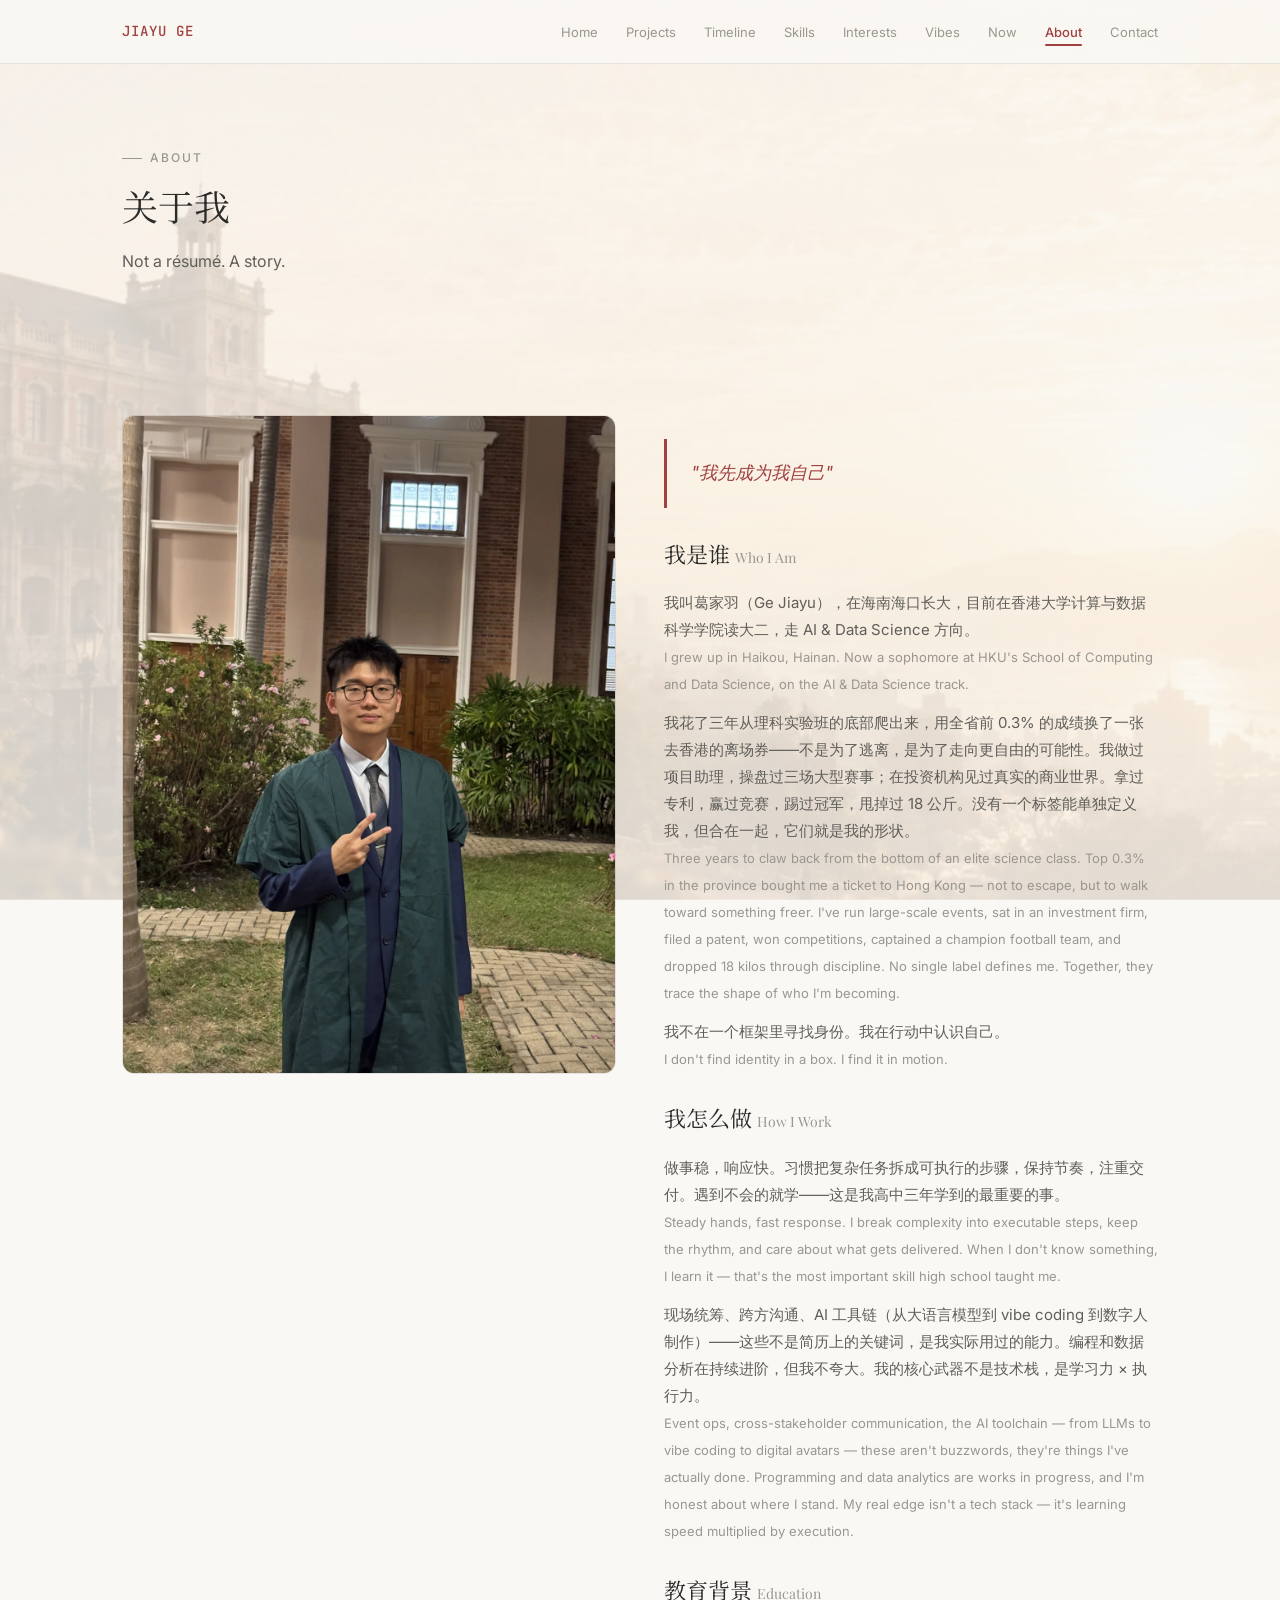
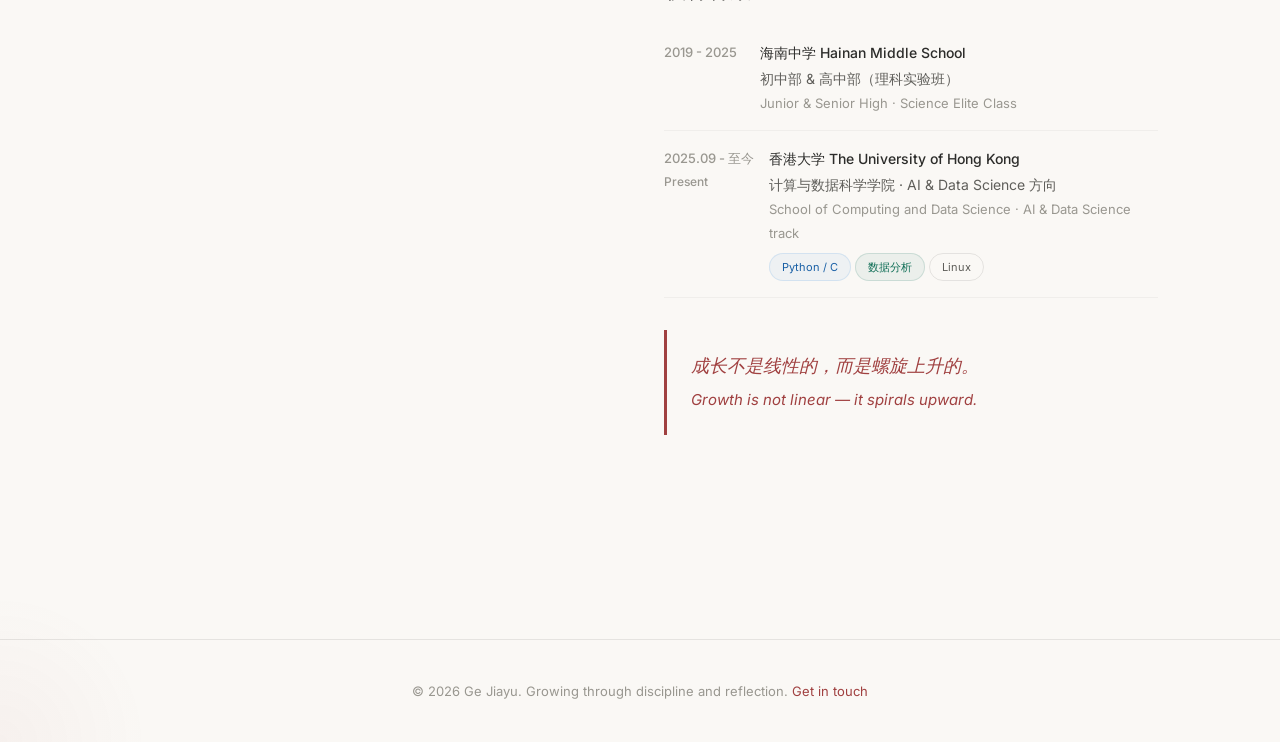
==== about.html @ 5304d9c4 "Update personal website" ====
<!DOCTYPE html>
<html lang="zh-CN">
<head>
  <meta charset="UTF-8">
  <meta name="viewport" content="width=device-width, initial-scale=1.0">
  <title>About — Ge Jiayu</title>
  <link rel="preconnect" href="https://fonts.googleapis.com">
  <link rel="preconnect" href="https://fonts.gstatic.com" crossorigin>
  <link href="https://fonts.googleapis.com/css2?family=Inter:wght@400;500&family=Playfair+Display:wght@400;500&family=Noto+Serif+SC:wght@400;500&family=JetBrains+Mono:wght@400;500&display=swap" rel="stylesheet">
  <link rel="stylesheet" href="css/style.css"></head>
<body>

<!-- Navigation -->
<nav class="nav">
  <div class="nav-inner">
    <a href="index.html" class="nav-logo">JIAYU GE</a>
    <ul class="nav-links">
      <li><a href="index.html">Home</a></li>
      <li><a href="projects.html">Projects</a></li>
      <li><a href="timeline.html">Timeline</a></li>
      <li><a href="skills.html">Skills</a></li>
      <li><a href="interests.html">Interests</a></li>
      <li><a href="vibes.html">Vibes</a></li>
      <li><a href="now.html">Now</a></li>
      <li><a href="about.html">About</a></li>
      <li><a href="contact.html">Contact</a></li>
    </ul>
    <div class="nav-hamburger"><span></span><span></span><span></span></div>
  </div>
</nav>

<!-- Page Header -->
<section class="section" style="padding-top: 140px;">
  <div class="container">
    <p class="section-label reveal">About</p>
    <h1 class="section-title reveal reveal-delay-1">关于我</h1>
    <p class="section-desc reveal reveal-delay-2">Not a résumé. A story.</p>
  </div>
</section>

<!-- About Content -->
<section class="section" style="padding-top: 0;">
  <div class="container">
    <div class="about-grid">

      <!-- Left: Photo placeholder -->
      <div class="reveal">
        <img loading="lazy" decoding="async" src="assets/about-photo.webp" alt="葛家羽" width="1200" height="1600" style="width:100%; height:auto; aspect-ratio:3/4; object-fit:cover; border-radius:12px; border:0.5px solid var(--border); display:block;">
      </div>

      <!-- Right: Text -->
      <div class="about-text">

        <div class="about-quote reveal">
          "我先成为我自己"
        </div>

        <h3 class="reveal">我是谁 <span style="font-weight:400;font-size:14px;color:var(--text-muted);">Who I Am</span></h3>
        <p class="reveal">
          我叫葛家羽（Ge Jiayu），在海南海口长大，目前在香港大学计算与数据科学学院读大二，走 AI & Data Science 方向。<br>
          <span style="font-size:13px;color:var(--text-muted)">I grew up in Haikou, Hainan. Now a sophomore at HKU's School of Computing and Data Science, on the AI & Data Science track.</span>
        </p>
        <p class="reveal">
          我花了三年从理科实验班的底部爬出来，用全省前 0.3% 的成绩换了一张去香港的离场券——不是为了逃离，是为了走向更自由的可能性。我做过项目助理，操盘过三场大型赛事；在投资机构见过真实的商业世界。拿过专利，赢过竞赛，踢过冠军，甩掉过 18 公斤。没有一个标签能单独定义我，但合在一起，它们就是我的形状。<br>
          <span style="font-size:13px;color:var(--text-muted)">Three years to claw back from the bottom of an elite science class. Top 0.3% in the province bought me a ticket to Hong Kong — not to escape, but to walk toward something freer. I've run large-scale events, sat in an investment firm, filed a patent, won competitions, captained a champion football team, and dropped 18 kilos through discipline. No single label defines me. Together, they trace the shape of who I'm becoming.</span>
        </p>
        <p class="reveal">
          我不在一个框架里寻找身份。我在行动中认识自己。<br>
          <span style="font-size:13px;color:var(--text-muted)">I don't find identity in a box. I find it in motion.</span>
        </p>

        <h3 class="reveal">我怎么做 <span style="font-weight:400;font-size:14px;color:var(--text-muted);">How I Work</span></h3>
        <p class="reveal">
          做事稳，响应快。习惯把复杂任务拆成可执行的步骤，保持节奏，注重交付。遇到不会的就学——这是我高中三年学到的最重要的事。<br>
          <span style="font-size:13px;color:var(--text-muted)">Steady hands, fast response. I break complexity into executable steps, keep the rhythm, and care about what gets delivered. When I don't know something, I learn it — that's the most important skill high school taught me.</span>
        </p>
        <p class="reveal">
          现场统筹、跨方沟通、AI 工具链（从大语言模型到 vibe coding 到数字人制作）——这些不是简历上的关键词，是我实际用过的能力。编程和数据分析在持续进阶，但我不夸大。我的核心武器不是技术栈，是学习力 × 执行力。<br>
          <span style="font-size:13px;color:var(--text-muted)">Event ops, cross-stakeholder communication, the AI toolchain — from LLMs to vibe coding to digital avatars — these aren't buzzwords, they're things I've actually done. Programming and data analytics are works in progress, and I'm honest about where I stand. My real edge isn't a tech stack — it's learning speed multiplied by execution.</span>
        </p>

        <h3 class="reveal">教育背景 <span style="font-weight:400;font-size:14px;color:var(--text-muted);">Education</span></h3>
        <div class="edu-item reveal">
          <div class="edu-year">2019 - 2025</div>
          <div class="edu-detail">
            <div class="edu-school">海南中学 Hainan Middle School</div>
            <div class="edu-program">初中部 &amp; 高中部（理科实验班）<br><span style="font-size:13px;color:var(--text-muted);">Junior &amp; Senior High · Science Elite Class</span></div>
          </div>
        </div>

        <div class="edu-item reveal">
          <div class="edu-year">2025.09 - 至今<br><span style="font-size:12px;color:var(--text-muted);">Present</span></div>
          <div class="edu-detail">
            <div class="edu-school">香港大学 The University of Hong Kong</div>
            <div class="edu-program">计算与数据科学学院 · AI & Data Science 方向<br><span style="font-size:13px;color:var(--text-muted);">School of Computing and Data Science · AI & Data Science track</span></div>
            <div style="margin-top: 8px;">
              <span class="tag tag-accent" style="font-size: 11px;">Python / C</span>
              <span class="tag tag-green" style="font-size: 11px;">数据分析</span>
              <span class="tag" style="font-size: 11px;">Linux</span>
            </div>
          </div>
        </div>

        <div class="about-quote reveal" style="margin-top: 32px; font-size: 18px; line-height: 1.8;">
          成长不是线性的，而是螺旋上升的。<br>
          <span style="font-size:15px;font-weight:400;">Growth is not linear — it spirals upward.</span>
        </div>

      </div>
    </div>
  </div>
</section>

<!-- Footer -->
<footer class="footer">
  <div class="container">
    <p class="footer-text">&copy; 2026 Ge Jiayu. Growing through discipline and reflection. <a href="contact.html">Get in touch</a></p>
  </div>
</footer>

<script src="js/main.js"></script>
</body>
</html>
---- css/style.css ----
/* ========== RESET & BASE ========== */
*, *::before, *::after {
  margin: 0;
  padding: 0;
  box-sizing: border-box;
}

:root {
  /* Colors */
  --primary: #A04040;
  --primary-light: #C86060;
  --primary-bg: rgba(160, 64, 64, 0.06);
  --accent: #185FA5;
  --accent-light: #378ADD;
  --accent-bg: rgba(55, 138, 221, 0.06);
  --green: #0F6E56;
  --green-bg: rgba(15, 110, 86, 0.06);
  --amber: #BA7517;
  --amber-bg: rgba(186, 117, 23, 0.06);
  --pink: #993556;
  --pink-bg: rgba(153, 53, 86, 0.06);
  --bg: #FAF8F5;
  --bg-card: rgba(255, 255, 255, 0.78);
  --bg-warm: #F5F0EB;
  --text-primary: #2C2C2A;
  --text-secondary: #5F5E5A;
  --text-muted: #999790;
  --border: rgba(44, 44, 42, 0.10);
  --border-hover: rgba(44, 44, 42, 0.22);
  --shadow-sm: 0 1px 3px rgba(0,0,0,0.04);
  --shadow-md: 0 4px 16px rgba(0,0,0,0.06);
  --shadow-lg: 0 8px 32px rgba(0,0,0,0.08);

  /* Typography */
  --font-sans: 'Inter', -apple-system, BlinkMacSystemFont, 'Segoe UI', sans-serif;
  --font-display: 'Playfair Display', 'Noto Serif SC', Georgia, serif;
  --font-mono: 'JetBrains Mono', 'Fira Code', monospace;

  /* Spacing */
  --nav-height: 64px;
  --section-padding: 100px 0;
  --container-width: 1100px;
  --gap: 24px;
}

html {
  scroll-behavior: smooth;
  -webkit-font-smoothing: antialiased;
  -moz-osx-font-smoothing: grayscale;
}

body {
  font-family: var(--font-sans);
  color: var(--text-primary);
  background-color: var(--bg);
  line-height: 1.7;
  font-size: 16px;
  overflow-x: hidden;
  /* Prevent text-first rendering: invisible until .page-loaded */
  opacity: 0;
  transition: opacity 0.5s cubic-bezier(0.22, 1, 0.36, 1);
}

/* Show page after background ready */
body.page-loaded {
  opacity: 1;
}

/* Fade-out state during navigation */
body.page-leaving {
  opacity: 0;
  pointer-events: none;
}

/* Background texture — HKU cinematic architectural (inner pages) */
body::before {
  content: '';
  position: fixed;
  top: 0;
  left: 0;
  width: 100%;
  height: 100%;
  pointer-events: none;
  z-index: 0;
  background-image: url('../assets/inner-bg.webp');
  background-size: cover;
  background-position: center 25%;
  background-repeat: no-repeat;
  opacity: 0.38;
  filter: saturate(0.9);
}

/* Light warm overlay tint on background */
body::after {
  content: '';
  position: fixed;
  top: 0;
  left: 0;
  width: 100%;
  height: 100%;
  pointer-events: none;
  z-index: 0;
  background:
    radial-gradient(ellipse 600px 400px at 20% 20%, rgba(255,250,245,0.15), transparent),
    linear-gradient(to bottom, rgba(250,248,245,0.2) 0%, rgba(250,248,245,0.45) 70%, rgba(250,248,245,0.55) 100%);
}

/* ========== PAGE TRANSITION ========== */

/* Transition overlay — slides in during navigation */
.page-transition-overlay {
  position: fixed;
  top: 0;
  left: 0;
  width: 100vw;
  height: 100vh;
  z-index: 9999;
  background: var(--bg);
  pointer-events: none;
  opacity: 0;
  transition: opacity 0.45s cubic-bezier(0.22, 1, 0.36, 1);
}

.page-transition-overlay.active {
  opacity: 1;
  pointer-events: all;
}

/* ========== NAVIGATION ========== */
.nav {
  position: fixed;
  top: 0;
  left: 0;
  width: 100%;
  height: var(--nav-height);
  z-index: 1000;
  backdrop-filter: blur(20px) saturate(180%);
  -webkit-backdrop-filter: blur(20px) saturate(180%);
  background: rgba(250, 248, 245, 0.85);
  border-bottom: 0.5px solid var(--border);
  transition: box-shadow 0.3s ease;
}

.nav.scrolled {
  box-shadow: var(--shadow-sm);
}

.nav-inner {
  max-width: var(--container-width);
  margin: 0 auto;
  padding: 0 32px;
  height: 100%;
  display: flex;
  align-items: center;
  justify-content: space-between;
}

.nav-logo {
  font-family: var(--font-mono);
  font-size: 14px;
  font-weight: 500;
  color: var(--primary);
  text-decoration: none;
  letter-spacing: 1px;
}

.nav-links {
  display: flex;
  align-items: center;
  gap: 28px;
  list-style: none;
}

.nav-links a {
  text-decoration: none;
  font-size: 13px;
  font-weight: 400;
  color: var(--text-muted);
  transition: color 0.2s ease;
  position: relative;
  padding: 4px 0;
}

.nav-links a:hover {
  color: var(--text-primary);
}

.nav-links a.active {
  color: var(--primary);
  font-weight: 500;
}

.nav-links a.active::after {
  content: '';
  position: absolute;
  bottom: -2px;
  left: 0;
  width: 100%;
  height: 1.5px;
  background: var(--primary);
  border-radius: 1px;
}

/* Mobile hamburger */
.nav-hamburger {
  display: none;
  flex-direction: column;
  gap: 5px;
  cursor: pointer;
  padding: 8px;
}

.nav-hamburger span {
  width: 20px;
  height: 1.5px;
  background: var(--text-primary);
  border-radius: 1px;
  transition: all 0.3s ease;
}

.nav-hamburger.open span:nth-child(1) {
  transform: rotate(45deg) translate(4px, 5px);
}
.nav-hamburger.open span:nth-child(2) {
  opacity: 0;
}
.nav-hamburger.open span:nth-child(3) {
  transform: rotate(-45deg) translate(4px, -5px);
}

/* ========== LAYOUT ========== */
.container {
  max-width: var(--container-width);
  margin: 0 auto;
  padding: 0 32px;
  position: relative;
  z-index: 1;
}

.section {
  padding: var(--section-padding);
}

.section-label {
  display: inline-flex;
  align-items: center;
  gap: 8px;
  font-size: 12px;
  font-weight: 500;
  text-transform: uppercase;
  letter-spacing: 2px;
  color: var(--text-muted);
  margin-bottom: 16px;
}

.section-label::before {
  content: '';
  width: 20px;
  height: 1px;
  background: var(--text-muted);
}

.section-title {
  font-family: var(--font-display);
  font-size: 36px;
  font-weight: 400;
  line-height: 1.2;
  margin-bottom: 20px;
  color: var(--text-primary);
}

.section-desc {
  font-size: 16px;
  color: var(--text-secondary);
  max-width: 560px;
  line-height: 1.7;
}

/* ========== CARDS ========== */
.card {
  background: var(--bg-card);
  border-radius: 12px;
  border: 0.5px solid var(--border);
  padding: 28px;
  transition: all 0.3s ease;
  position: relative;
  backdrop-filter: blur(8px);
  -webkit-backdrop-filter: blur(8px);
}

.card:hover {
  border-color: var(--border-hover);
  box-shadow: var(--shadow-md);
  transform: translateY(-3px);
}

.card-label {
  font-size: 11px;
  font-weight: 500;
  letter-spacing: 1px;
  text-transform: uppercase;
  margin-bottom: 12px;
  display: inline-block;
}

.card-title {
  font-family: var(--font-display);
  font-size: 20px;
  font-weight: 400;
  margin-bottom: 8px;
  line-height: 1.3;
}

.card-text {
  font-size: 14px;
  color: var(--text-secondary);
  line-height: 1.7;
}

/* Glassmorphism card */
.card-glass {
  background: rgba(255, 255, 255, 0.6);
  backdrop-filter: blur(12px);
  -webkit-backdrop-filter: blur(12px);
  border: 0.5px solid rgba(255, 255, 255, 0.5);
  border-radius: 12px;
  padding: 28px;
}

/* ========== TAGS ========== */
.tag {
  display: inline-flex;
  align-items: center;
  padding: 4px 12px;
  font-size: 12px;
  font-weight: 400;
  border-radius: 20px;
  border: 0.5px solid var(--border);
  color: var(--text-secondary);
  transition: all 0.2s ease;
}

.tag:hover {
  border-color: var(--border-hover);
  color: var(--text-primary);
}

.tag-primary { background: var(--primary-bg); color: var(--primary); border-color: rgba(160, 64, 64, 0.15); }
.tag-accent { background: var(--accent-bg); color: var(--accent); border-color: rgba(55, 138, 221, 0.15); }
.tag-green { background: var(--green-bg); color: var(--green); border-color: rgba(15, 110, 86, 0.15); }
.tag-amber { background: var(--amber-bg); color: var(--amber); border-color: rgba(186, 117, 23, 0.15); }
.tag-pink { background: var(--pink-bg); color: var(--pink); border-color: rgba(153, 53, 86, 0.15); }

.tags {
  display: flex;
  flex-wrap: wrap;
  gap: 8px;
}

/* ========== BUTTONS ========== */
.btn {
  display: inline-flex;
  align-items: center;
  gap: 8px;
  padding: 12px 24px;
  font-size: 14px;
  font-weight: 500;
  font-family: var(--font-sans);
  border-radius: 8px;
  text-decoration: none;
  cursor: pointer;
  transition: all 0.2s ease;
  border: none;
}

.btn-primary {
  background: var(--primary);
  color: white;
}

.btn-primary:hover {
  background: var(--primary-light);
  box-shadow: 0 4px 12px rgba(160, 64, 64, 0.25);
}

.btn-outline {
  background: transparent;
  color: var(--text-primary);
  border: 0.5px solid var(--border-hover);
}

.btn-outline:hover {
  border-color: var(--primary);
  color: var(--primary);
}

.btn-ghost {
  background: transparent;
  color: var(--text-secondary);
  padding: 8px 16px;
}

.btn-ghost:hover {
  color: var(--text-primary);
  background: rgba(0,0,0,0.03);
}

/* ========== SCROLL REVEAL ========== */
.reveal {
  opacity: 0;
  transform: translateY(24px);
  transition: opacity 0.6s ease, transform 0.6s ease;
}

.reveal.visible {
  opacity: 1;
  transform: translateY(0);
}

.reveal-delay-1 { transition-delay: 0.1s; }
.reveal-delay-2 { transition-delay: 0.2s; }
.reveal-delay-3 { transition-delay: 0.3s; }
.reveal-delay-4 { transition-delay: 0.4s; }

/* ========== CURSOR GLOW ========== */
.cursor-glow {
  position: fixed;
  width: 300px;
  height: 300px;
  border-radius: 50%;
  pointer-events: none;
  z-index: 0;
  background: radial-gradient(circle, rgba(160, 64, 64, 0.04), transparent 70%);
  transform: translate(-50%, -50%);
  transition: left 0.15s ease, top 0.15s ease;
}

/* ========== HERO (Home) ========== */
.hero {
  min-height: 100vh;
  display: flex;
  align-items: center;
  padding-top: var(--nav-height);
  position: relative;
}

.hero-content {
  max-width: 720px;
}

.hero-greeting {
  font-size: 14px;
  color: var(--text-muted);
  margin-bottom: 16px;
  letter-spacing: 1px;
}

.hero-name {
  font-family: var(--font-display);
  font-size: clamp(48px, 7vw, 72px);
  font-weight: 400;
  line-height: 1.1;
  margin-bottom: 16px;
  color: var(--text-primary);
}

.hero-tagline {
  font-size: 20px;
  color: var(--primary);
  font-weight: 400;
  margin-bottom: 12px;
  line-height: 1.5;
}

.hero-motto {
  font-size: 16px;
  color: var(--text-muted);
  font-style: italic;
  margin-bottom: 36px;
  padding-left: 16px;
  border-left: 2px solid var(--primary);
}

.hero-actions {
  display: flex;
  gap: 16px;
  flex-wrap: wrap;
}

/* Metric row */
.hero-metrics {
  display: flex;
  gap: 40px;
  margin-top: 48px;
  padding-top: 32px;
  border-top: 0.5px solid var(--border);
}

.metric-item {
  text-align: left;
}

.metric-number {
  font-family: var(--font-display);
  font-size: 32px;
  font-weight: 400;
  color: var(--text-primary);
  line-height: 1;
}

.metric-label {
  font-size: 12px;
  color: var(--text-muted);
  margin-top: 6px;
  letter-spacing: 0.5px;
}

/* Decorative elements */
.hero-decoration {
  position: absolute;
  right: -60px;
  top: 50%;
  transform: translateY(-50%);
  width: 400px;
  height: 400px;
  opacity: 0.5;
}

.hero-circle-1 {
  position: absolute;
  right: 80px;
  top: 25%;
  width: 200px;
  height: 200px;
  border-radius: 50%;
  border: 0.5px solid rgba(160, 64, 64, 0.12);
}

.hero-circle-2 {
  position: absolute;
  right: 160px;
  top: 35%;
  width: 120px;
  height: 120px;
  border-radius: 50%;
  background: rgba(160, 64, 64, 0.03);
}

/* ========== PROJECTS PAGE ========== */
.projects-grid {
  display: grid;
  grid-template-columns: repeat(2, 1fr);
  gap: var(--gap);
  margin-top: 40px;
}

.project-card {
  background: var(--bg-card);
  border-radius: 12px;
  border: 0.5px solid var(--border);
  padding: 32px;
  transition: all 0.3s ease;
  display: flex;
  flex-direction: column;
}

.project-card:hover {
  border-color: var(--border-hover);
  box-shadow: var(--shadow-md);
  transform: translateY(-3px);
}

.project-card.featured {
  grid-column: span 2;
  display: grid;
  grid-template-columns: 1fr 1fr;
  gap: 32px;
}

.project-icon {
  width: 40px;
  height: 40px;
  border-radius: 10px;
  display: flex;
  align-items: center;
  justify-content: center;
  font-size: 18px;
  margin-bottom: 16px;
}

.project-type {
  font-size: 11px;
  font-weight: 500;
  text-transform: uppercase;
  letter-spacing: 1.5px;
  margin-bottom: 12px;
}

.project-title {
  font-family: var(--font-display);
  font-size: 22px;
  font-weight: 400;
  margin-bottom: 8px;
  line-height: 1.3;
}

.project-org {
  font-size: 14px;
  color: var(--primary);
  font-weight: 500;
  margin-bottom: 8px;
}

.project-desc {
  font-size: 14px;
  color: var(--text-secondary);
  line-height: 1.7;
  margin-bottom: 16px;
  flex: 1;
}

.project-stat {
  display: inline-flex;
  align-items: center;
  gap: 6px;
  font-size: 13px;
  color: var(--accent);
  font-weight: 500;
  margin-bottom: 12px;
}

.project-tags {
  display: flex;
  flex-wrap: wrap;
  gap: 6px;
  margin-top: auto;
}

/* ========== TIMELINE PAGE ========== */
.timeline-wrapper {
  margin-top: 48px;
  position: relative;
  padding-left: 40px;
}

.timeline-line {
  position: absolute;
  left: 12px;
  top: 0;
  bottom: 0;
  width: 1px;
  background: var(--border);
}

.timeline-item {
  position: relative;
  padding-bottom: 48px;
}

.timeline-item:last-child {
  padding-bottom: 0;
}

.timeline-dot {
  position: absolute;
  left: -34px;
  top: 6px;
  width: 10px;
  height: 10px;
  border-radius: 50%;
  background: var(--bg);
  border: 2px solid var(--text-muted);
  transition: all 0.3s ease;
}

.timeline-item:hover .timeline-dot {
  border-color: var(--primary);
  background: var(--primary);
  box-shadow: 0 0 0 4px rgba(160, 64, 64, 0.12);
}

.timeline-item.highlight .timeline-dot {
  border-color: var(--primary);
  background: var(--primary);
  width: 12px;
  height: 12px;
  left: -35px;
  top: 5px;
}

.timeline-date {
  font-size: 13px;
  color: var(--text-muted);
  font-weight: 500;
  margin-bottom: 8px;
  letter-spacing: 0.5px;
}

.timeline-title {
  font-family: var(--font-display);
  font-size: 20px;
  font-weight: 400;
  margin-bottom: 6px;
}

.timeline-subtitle {
  font-size: 14px;
  color: var(--primary);
  font-weight: 500;
  margin-bottom: 8px;
}

.timeline-desc {
  font-size: 14px;
  color: var(--text-secondary);
  line-height: 1.7;
  max-width: 560px;
}

.timeline-tags {
  display: flex;
  flex-wrap: wrap;
  gap: 6px;
  margin-top: 12px;
}

/* ========== SKILLS PAGE ========== */
.skills-grid {
  display: grid;
  grid-template-columns: repeat(3, 1fr);
  gap: var(--gap);
  margin-top: 40px;
}

.skill-category {
  background: var(--bg-card);
  border-radius: 12px;
  border: 0.5px solid var(--border);
  padding: 28px;
  transition: all 0.3s ease;
}

.skill-category:hover {
  border-color: var(--border-hover);
  box-shadow: var(--shadow-sm);
}

.skill-cat-title {
  font-family: var(--font-display);
  font-size: 18px;
  font-weight: 400;
  margin-bottom: 16px;
  display: flex;
  align-items: center;
  gap: 10px;
}

.skill-cat-icon {
  width: 32px;
  height: 32px;
  border-radius: 8px;
  display: flex;
  align-items: center;
  justify-content: center;
  font-size: 14px;
}

.skill-list {
  list-style: none;
}

.skill-list li {
  display: flex;
  align-items: center;
  justify-content: space-between;
  padding: 8px 0;
  border-bottom: 0.5px solid rgba(0,0,0,0.04);
  font-size: 14px;
}

.skill-list li:last-child {
  border-bottom: none;
}

.skill-name {
  color: var(--text-primary);
}

.skill-level {
  display: flex;
  gap: 3px;
}

.skill-dot {
  width: 6px;
  height: 6px;
  border-radius: 50%;
  background: var(--border);
}

.skill-dot.filled {
  background: var(--primary);
}

/* Radar chart area */
.radar-container {
  margin-top: 40px;
  text-align: center;
}

.radar-canvas {
  max-width: 400px;
  margin: 0 auto;
}

/* ========== INTERESTS PAGE ========== */
.interests-grid {
  display: grid;
  grid-template-columns: repeat(3, 1fr);
  gap: var(--gap);
  margin-top: 40px;
}

.interest-card {
  background: var(--bg-card);
  border-radius: 12px;
  border: 0.5px solid var(--border);
  padding: 32px;
  text-align: center;
  transition: all 0.3s ease;
  cursor: default;
}

.interest-card:hover {
  border-color: var(--border-hover);
  box-shadow: var(--shadow-md);
  transform: translateY(-3px);
}

.interest-icon {
  width: 56px;
  height: 56px;
  border-radius: 16px;
  display: flex;
  align-items: center;
  justify-content: center;
  font-size: 24px;
  margin: 0 auto 16px;
}

.interest-name {
  font-family: var(--font-display);
  font-size: 18px;
  font-weight: 400;
  margin-bottom: 6px;
}

.interest-detail {
  font-size: 13px;
  color: var(--text-muted);
  margin-bottom: 10px;
}

.interest-desc {
  font-size: 14px;
  color: var(--text-secondary);
  line-height: 1.6;
}

/* ========== READING PAGE ========== */
.books-grid {
  display: grid;
  grid-template-columns: repeat(auto-fill, minmax(280px, 1fr));
  gap: var(--gap);
  margin-top: 40px;
}

.book-card {
  background: var(--bg-card);
  border-radius: 12px;
  border: 0.5px solid var(--border);
  padding: 24px;
  transition: all 0.3s ease;
  display: flex;
  gap: 16px;
}

.book-card:hover {
  border-color: var(--border-hover);
  box-shadow: var(--shadow-sm);
}

.book-cover {
  width: 60px;
  height: 80px;
  border-radius: 4px;
  flex-shrink: 0;
  display: flex;
  align-items: center;
  justify-content: center;
  font-size: 22px;
}

.book-info {
  flex: 1;
  min-width: 0;
}

.book-title {
  font-family: var(--font-display);
  font-size: 16px;
  font-weight: 400;
  margin-bottom: 4px;
  line-height: 1.3;
}

.book-author {
  font-size: 12px;
  color: var(--text-muted);
  margin-bottom: 8px;
}

.book-quote {
  font-size: 13px;
  color: var(--text-secondary);
  line-height: 1.6;
  font-style: italic;
  padding-left: 12px;
  border-left: 2px solid var(--border);
}

.book-status {
  font-size: 11px;
  font-weight: 500;
  letter-spacing: 0.5px;
  margin-bottom: 8px;
}

/* ========== NOW PAGE ========== */
.now-grid {
  display: grid;
  grid-template-columns: repeat(2, 1fr);
  gap: var(--gap);
  margin-top: 40px;
}

.now-card {
  background: var(--bg-card);
  border-radius: 12px;
  border: 0.5px solid var(--border);
  padding: 28px;
  transition: all 0.3s ease;
}

.now-card:hover {
  border-color: var(--border-hover);
  box-shadow: var(--shadow-sm);
}

.now-icon {
  width: 40px;
  height: 40px;
  border-radius: 10px;
  display: flex;
  align-items: center;
  justify-content: center;
  font-size: 18px;
  margin-bottom: 16px;
}

.now-title {
  font-family: var(--font-display);
  font-size: 18px;
  font-weight: 400;
  margin-bottom: 8px;
}

.now-desc {
  font-size: 14px;
  color: var(--text-secondary);
  line-height: 1.7;
}

.now-updated {
  font-size: 12px;
  color: var(--text-muted);
  margin-top: 40px;
  text-align: center;
}

/* ========== ABOUT PAGE ========== */
.about-grid {
  display: grid;
  grid-template-columns: 1fr 1fr;
  gap: 48px;
  margin-top: 40px;
  align-items: start;
}

.about-photo {
  width: 100%;
  aspect-ratio: 3/4;
  border-radius: 12px;
  object-fit: cover;
  border: 0.5px solid var(--border);
}

.about-text h3 {
  font-family: var(--font-display);
  font-size: 22px;
  font-weight: 400;
  margin-bottom: 16px;
  margin-top: 28px;
}

.about-text h3:first-child {
  margin-top: 0;
}

.about-text p {
  font-size: 15px;
  color: var(--text-secondary);
  line-height: 1.8;
  margin-bottom: 12px;
}

.about-quote {
  font-size: 18px;
  color: var(--primary);
  font-style: italic;
  padding: 20px 24px;
  border-left: 3px solid var(--primary);
  margin: 24px 0;
  line-height: 1.6;
}

.edu-item {
  display: flex;
  gap: 16px;
  padding: 16px 0;
  border-bottom: 0.5px solid rgba(0,0,0,0.04);
}

.edu-year {
  font-size: 13px;
  color: var(--text-muted);
  font-weight: 500;
  white-space: nowrap;
  min-width: 80px;
}

.edu-detail {
  font-size: 14px;
}

.edu-school {
  font-weight: 500;
  color: var(--text-primary);
  margin-bottom: 2px;
}

.edu-program {
  color: var(--text-secondary);
}

/* ========== CONTACT PAGE ========== */
.contact-grid {
  display: grid;
  grid-template-columns: 1fr 1fr;
  gap: 48px;
  margin-top: 40px;
}

.contact-item {
  display: flex;
  align-items: center;
  gap: 16px;
  padding: 20px;
  background: var(--bg-card);
  border-radius: 12px;
  border: 0.5px solid var(--border);
  transition: all 0.3s ease;
  text-decoration: none;
  color: inherit;
}

.contact-item:hover {
  border-color: var(--border-hover);
  box-shadow: var(--shadow-sm);
  transform: translateY(-2px);
}

.contact-icon {
  width: 44px;
  height: 44px;
  border-radius: 12px;
  display: flex;
  align-items: center;
  justify-content: center;
  font-size: 20px;
  flex-shrink: 0;
}

.contact-label {
  font-size: 12px;
  color: var(--text-muted);
  margin-bottom: 2px;
}

.contact-value {
  font-size: 15px;
  font-weight: 500;
  color: var(--text-primary);
}

/* ========== FOOTER ========== */
.footer {
  padding: 40px 0;
  text-align: center;
  border-top: 0.5px solid var(--border);
  margin-top: 80px;
}

.footer-text {
  font-size: 13px;
  color: var(--text-muted);
}

.footer-text a {
  color: var(--primary);
  text-decoration: none;
}

.footer-text a:hover {
  text-decoration: underline;
}

/* ========== RESPONSIVE ========== */
@media (max-width: 900px) {
  .projects-grid {
    grid-template-columns: 1fr;
  }
  .project-card.featured {
    grid-column: span 1;
    grid-template-columns: 1fr;
  }
  .skills-grid {
    grid-template-columns: repeat(2, 1fr);
  }
  .interests-grid {
    grid-template-columns: repeat(2, 1fr);
  }
  .about-grid {
    grid-template-columns: 1fr;
  }
  .contact-grid {
    grid-template-columns: 1fr;
  }
  .now-grid {
    grid-template-columns: 1fr;
  }
  .hero-decoration {
    display: none;
  }
}

@media (max-width: 640px) {
  :root {
    --section-padding: 64px 0;
    --gap: 16px;
  }

  .nav-links {
    display: none;
    position: fixed;
    top: var(--nav-height);
    left: 0;
    width: 100%;
    background: rgba(250, 248, 245, 0.98);
    backdrop-filter: blur(20px);
    -webkit-backdrop-filter: blur(20px);
    padding: 20px 32px;
    flex-direction: column;
    gap: 4px;
    border-bottom: 0.5px solid var(--border);
    box-shadow: 0 18px 40px rgba(0,0,0,0.08);
    z-index: 999;
  }

  .nav-links.open {
    display: flex;
  }

  .nav-links li {
    width: 100%;
  }

  .nav-links a {
    display: flex;
    width: 100%;
    padding: 12px 2px;
    font-size: 14px;
    color: var(--text-secondary);
    border-bottom: 0.5px solid rgba(44,44,42,0.07);
  }

  .nav-links li:last-child a {
    border-bottom: 0;
  }

  .nav-hamburger {
    display: flex;
  }

  .hero-name {
    font-size: 40px;
  }

  .hero-tagline {
    font-size: 17px;
  }

  .hero-metrics {
    flex-direction: column;
    gap: 20px;
  }

  .section-title {
    font-size: 28px;
  }

  .skills-grid {
    grid-template-columns: 1fr;
  }

  .interests-grid {
    grid-template-columns: 1fr;
  }

  .container {
    padding: 0 20px;
  }

  .section-desc,
  .card-text,
  .detail-event-desc {
    line-height: 1.75;
  }

  .detail-back {
    margin-bottom: 28px;
  }

  .detail-title {
    font-size: 34px;
  }

  .detail-subtitle {
    font-size: 16px;
    margin-bottom: 24px;
  }

  .detail-location {
    margin-bottom: 32px;
    align-items: flex-start;
  }

  .detail-narrative {
    font-size: 15.5px;
    line-height: 1.85;
    margin-bottom: 40px;
  }

  .detail-event {
    padding: 18px;
  }

  .detail-reflection {
    padding: 22px;
  }

  .detail-reflection p {
    font-size: 16px;
  }
}

/* ========== PRINT ========== */
@media print {
  .nav, .cursor-glow, .hero-decoration {
    display: none;
  }
  body::before,
  body::after {
    display: none;
  }
  .section {
    padding: 32px 0;
  }
}

/* ========== TIMELINE DETAIL PAGE ========== */

.detail-back {
  display: inline-flex;
  align-items: center;
  gap: 8px;
  font-size: 14px;
  font-weight: 500;
  color: var(--text-secondary);
  text-decoration: none;
  margin-bottom: 40px;
  transition: color 0.2s, gap 0.3s;
}

.detail-back:hover {
  color: var(--text-primary);
  gap: 12px;
}

.detail-back svg {
  width: 18px;
  height: 18px;
}

.detail-period {
  font-family: var(--font-mono);
  font-size: 14px;
  font-weight: 500;
  letter-spacing: 0.06em;
  margin-bottom: 12px;
}

.detail-title {
  font-family: var(--font-display);
  font-size: clamp(36px, 5vw, 56px);
  font-weight: 500;
  line-height: 1.15;
  margin-bottom: 8px;
}

.detail-subtitle {
  font-size: 18px;
  color: var(--text-secondary);
  line-height: 1.5;
  margin-bottom: 32px;
}

.detail-location {
  display: inline-flex;
  align-items: center;
  gap: 6px;
  font-size: 14px;
  color: var(--text-muted);
  margin-bottom: 48px;
}

.detail-location svg {
  width: 16px;
  height: 16px;
  opacity: 0.5;
}

/* Photo Gallery */
.detail-photos {
  display: grid;
  grid-template-columns: repeat(auto-fill, minmax(240px, 1fr));
  gap: 16px;
  margin-bottom: 48px;
}

.detail-photo-card {
  border-radius: 12px;
  overflow: hidden;
  background: var(--bg-card);
  backdrop-filter: blur(8px);
  -webkit-backdrop-filter: blur(8px);
  border: 0.5px solid var(--border);
  transition: transform 0.3s ease, box-shadow 0.3s ease;
}

.detail-photo-card:hover {
  transform: translateY(-4px);
  box-shadow: 0 8px 24px rgba(0,0,0,0.06);
}

.detail-photo-card img {
  width: 100%;
  display: block;
  aspect-ratio: 4/3;
  object-fit: cover;
}

.detail-photo-caption {
  padding: 12px 16px;
  font-size: 13px;
  color: var(--text-secondary);
  line-height: 1.5;
}

/* Photo placeholder (when no real photo yet) */
.detail-photo-placeholder {
  aspect-ratio: 4/3;
  background: linear-gradient(135deg, var(--bg-warm), var(--bg));
  display: flex;
  flex-direction: column;
  align-items: center;
  justify-content: center;
  gap: 8px;
  color: var(--text-muted);
  font-size: 13px;
}

.detail-photo-placeholder svg {
  width: 28px;
  height: 28px;
  opacity: 0.3;
}

/* Narrative section */
.detail-narrative {
  font-size: 17px;
  line-height: 1.8;
  color: var(--text-secondary);
  max-width: 720px;
  margin-bottom: 48px;
}

.detail-narrative strong {
  color: var(--text-primary);
  font-weight: 500;
}

/* Separator */
.detail-separator {
  width: 48px;
  height: 1px;
  background: var(--border-hover);
  margin: 0 0 24px;
}

.detail-section-title {
  font-family: var(--font-display);
  font-size: 24px;
  font-weight: 500;
  margin-bottom: 24px;
}

/* Event list */
.detail-events {
  display: flex;
  flex-direction: column;
  gap: 16px;
  margin-bottom: 48px;
}

.detail-event {
  background: var(--bg-card);
  backdrop-filter: blur(8px);
  -webkit-backdrop-filter: blur(8px);
  border-radius: 10px;
  border: 0.5px solid var(--border);
  padding: 20px 24px;
  transition: border-color 0.3s, transform 0.3s;
}

.detail-event:hover {
  border-color: var(--border-hover);
  transform: translateY(-2px);
}

.detail-event-date {
  font-family: var(--font-mono);
  font-size: 12px;
  color: var(--text-muted);
  letter-spacing: 0.04em;
  margin-bottom: 6px;
}

.detail-event-title {
  font-family: var(--font-display);
  font-size: 17px;
  font-weight: 500;
  margin-bottom: 4px;
}

.detail-event-desc {
  font-size: 14px;
  color: var(--text-secondary);
  line-height: 1.6;
}

.detail-event-tags {
  display: flex;
  flex-wrap: wrap;
  gap: 6px;
  margin-top: 10px;
}

/* Reflection section */
.detail-reflection {
  background: var(--bg-card);
  backdrop-filter: blur(8px);
  -webkit-backdrop-filter: blur(8px);
  border-radius: 12px;
  border: 0.5px solid var(--border);
  padding: 32px;
  max-width: 640px;
  margin-bottom: 48px;
}

.detail-reflection p {
  font-family: var(--font-display);
  font-size: 18px;
  line-height: 1.7;
  color: var(--text-secondary);
}

.detail-reflection p strong {
  color: var(--text-primary);
}

/* Responsive */
@media (max-width: 900px) {
  .detail-photos {
    grid-template-columns: repeat(2, 1fr);
    gap: 12px;
  }
}

@media (max-width: 480px) {
  .detail-photos {
    grid-template-columns: 1fr;
    gap: 10px;
  }
  .detail-title { font-size: 32px; }
  .detail-narrative { font-size: 15px; }
}
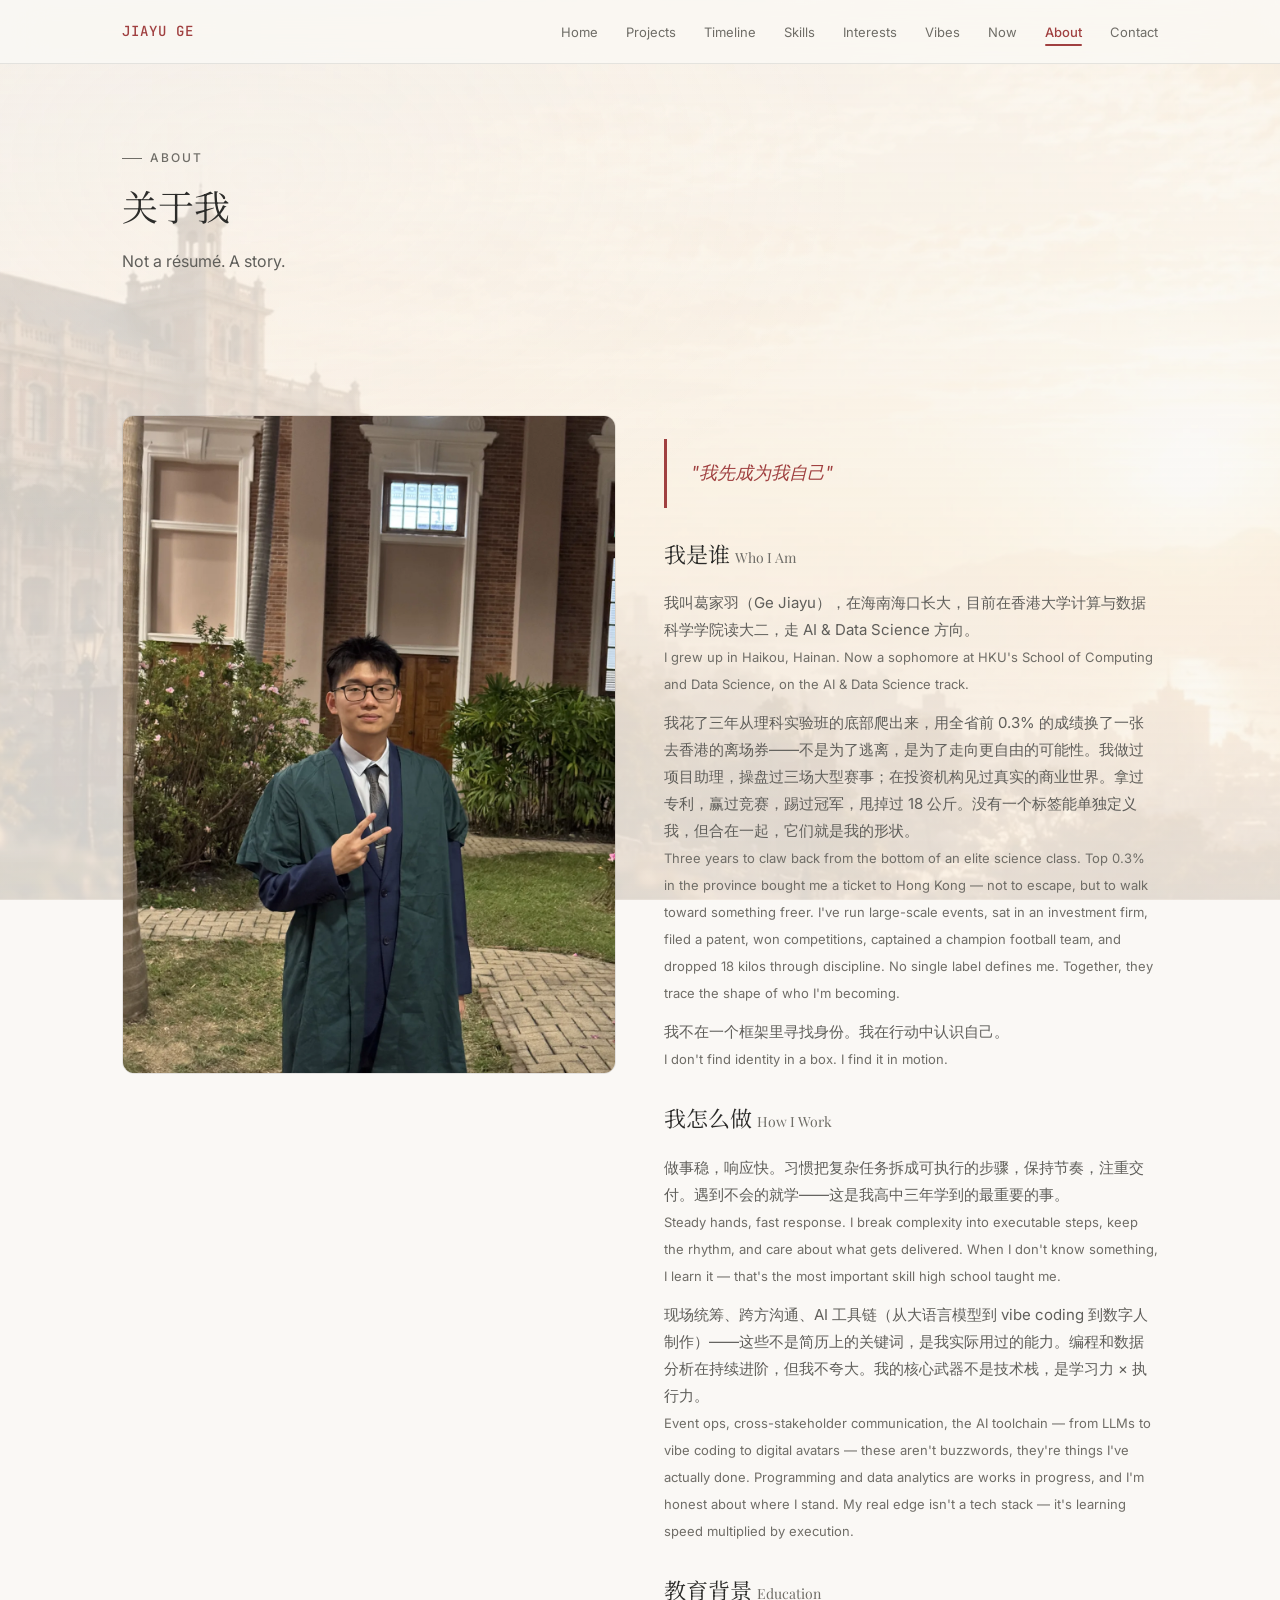
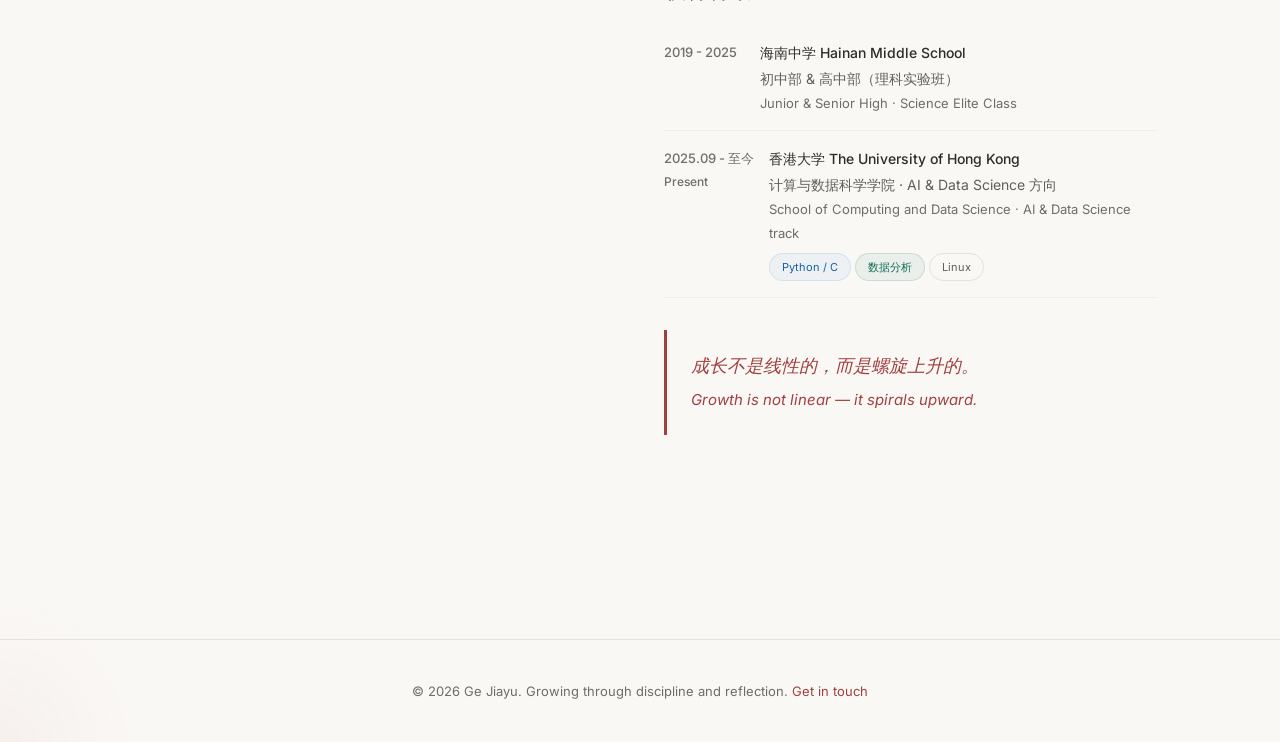
==== commit b6ffffc8: "style: add favicon & social meta, fix scroll indicator, improve contrast & parallax perf" ====
--- a/about.html
+++ b/about.html
@@ -4,6 +4,20 @@
   <meta charset="UTF-8">
   <meta name="viewport" content="width=device-width, initial-scale=1.0">
   <title>About — Ge Jiayu</title>
+  <link rel="icon" type="image/svg+xml" href="assets/favicon.svg">
+  <link rel="apple-touch-icon" href="assets/favicon.svg">
+  <meta name="description" content="葛家羽（Ge Jiayu）的个人网站 — 香港大学 AI & Data Science 方向大二学生。记录我的成长、项目、技能与热爱：我先成为我自己。">
+  <meta name="theme-color" content="#A04040">
+  <meta property="og:type" content="website">
+  <meta property="og:title" content="About — Ge Jiayu">
+  <meta property="og:description" content="葛家羽（Ge Jiayu）的个人网站 — 香港大学 AI & Data Science 方向大二学生。记录我的成长、项目、技能与热爱：我先成为我自己。">
+  <meta property="og:url" content="https://gejiayu202509-maker.github.io/Personal-Website/about.html">
+  <meta property="og:image" content="https://gejiayu202509-maker.github.io/Personal-Website/assets/hero-bg.webp">
+  <meta name="twitter:card" content="summary_large_image">
+  <meta name="twitter:title" content="About — Ge Jiayu">
+  <meta name="twitter:description" content="葛家羽（Ge Jiayu）的个人网站 — 香港大学 AI & Data Science 方向大二学生。记录我的成长、项目、技能与热爱：我先成为我自己。">
+  <meta name="twitter:image" content="https://gejiayu202509-maker.github.io/Personal-Website/assets/hero-bg.webp">
+
   <link rel="preconnect" href="https://fonts.googleapis.com">
   <link rel="preconnect" href="https://fonts.gstatic.com" crossorigin>
   <link href="https://fonts.googleapis.com/css2?family=Inter:wght@400;500&family=Playfair+Display:wght@400;500&family=Noto+Serif+SC:wght@400;500&family=JetBrains+Mono:wght@400;500&display=swap" rel="stylesheet">
--- a/css/style.css
+++ b/css/style.css
@@ -24,7 +24,7 @@
   --bg-warm: #F5F0EB;
   --text-primary: #2C2C2A;
   --text-secondary: #5F5E5A;
-  --text-muted: #999790;
+  --text-muted: #6F6D67;
   --border: rgba(44, 44, 42, 0.10);
   --border-hover: rgba(44, 44, 42, 0.22);
   --shadow-sm: 0 1px 3px rgba(0,0,0,0.04);
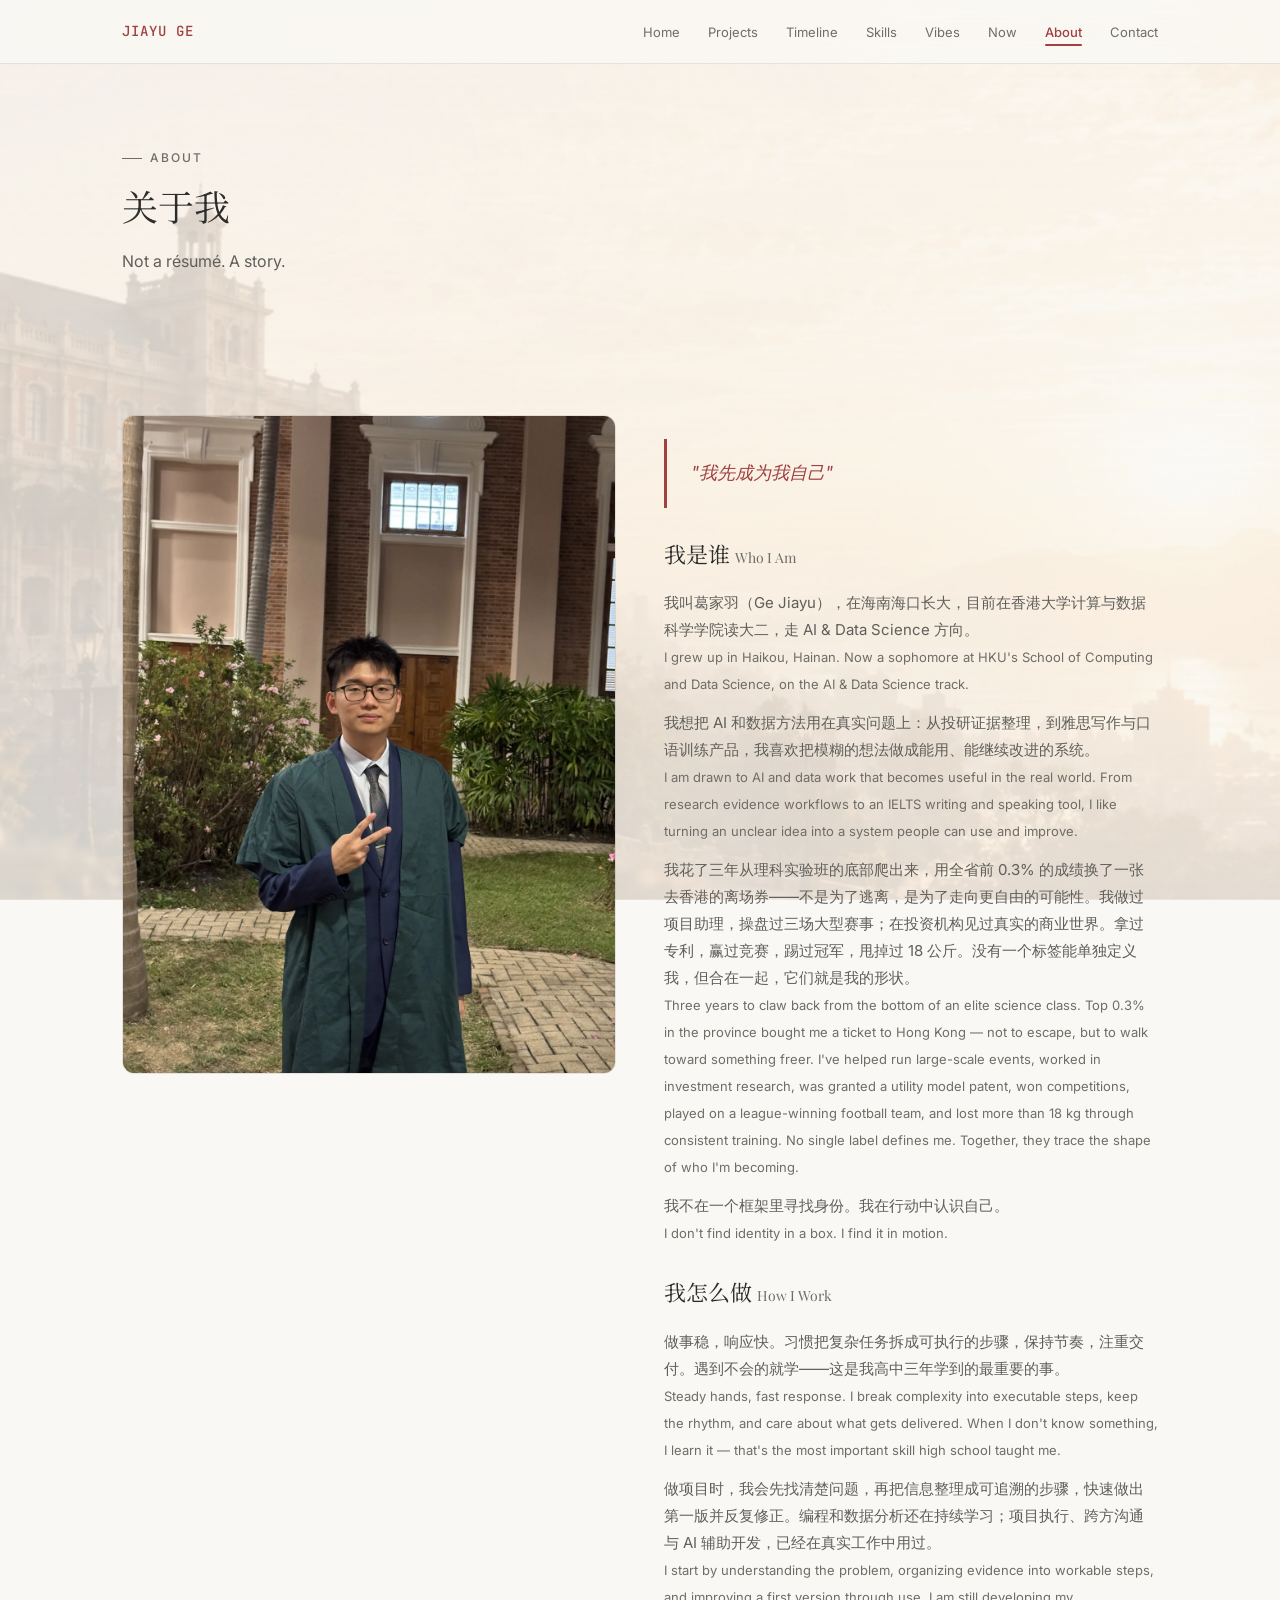
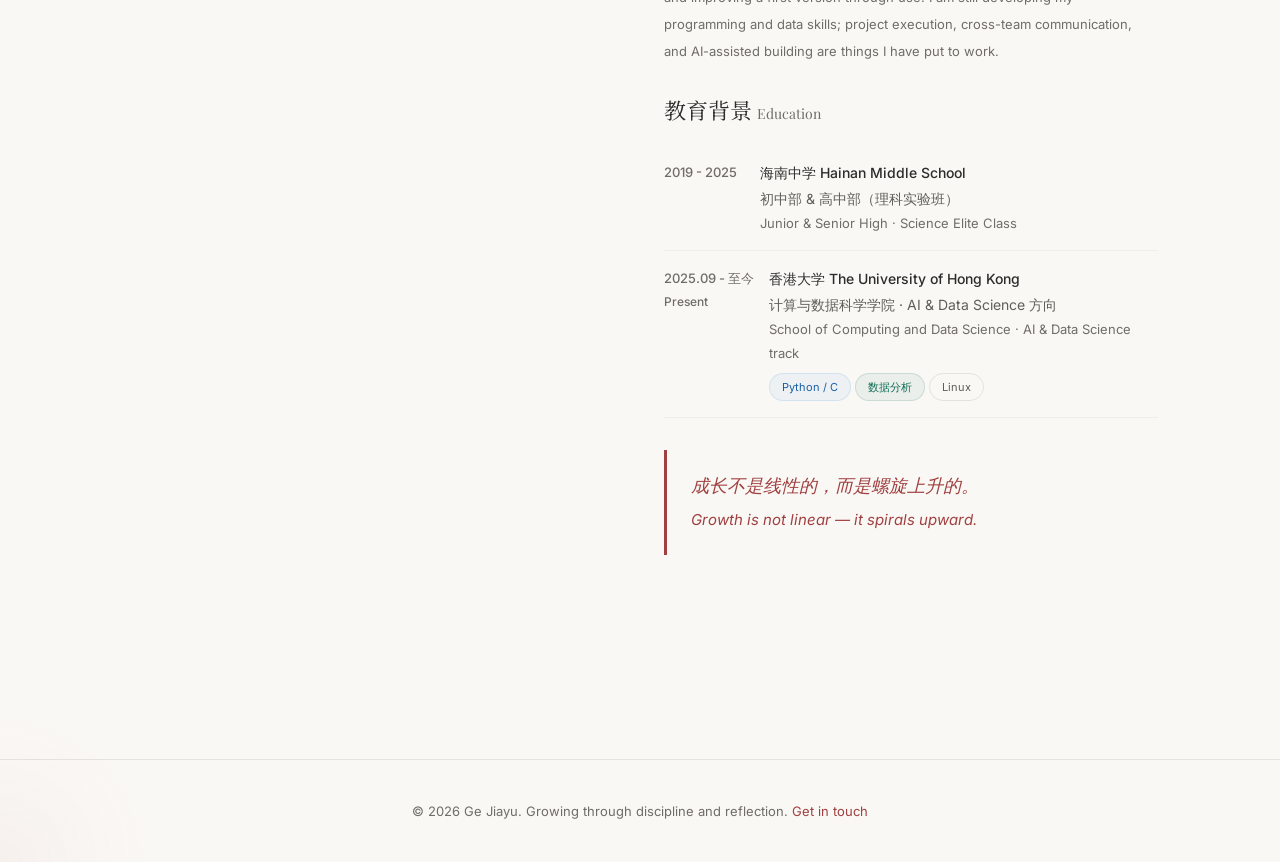
==== commit f53a7eba: "Update personal website content and SEO" ====
--- a/about.html
+++ b/about.html
@@ -4,19 +4,20 @@
   <meta charset="UTF-8">
   <meta name="viewport" content="width=device-width, initial-scale=1.0">
   <title>About — Ge Jiayu</title>
+  <link rel="canonical" href="https://gejiayu.top/about.html">
   <link rel="icon" type="image/svg+xml" href="assets/favicon.svg">
   <link rel="apple-touch-icon" href="assets/favicon.svg">
-  <meta name="description" content="葛家羽（Ge Jiayu）的个人网站 — 香港大学 AI & Data Science 方向大二学生。记录我的成长、项目、技能与热爱：我先成为我自己。">
+  <meta name="description" content="认识葛家羽：香港大学计算与数据科学学院大二学生，探索 AI、数据与真实问题，也记录从海南到香港的成长。">
   <meta name="theme-color" content="#A04040">
   <meta property="og:type" content="website">
   <meta property="og:title" content="About — Ge Jiayu">
   <meta property="og:description" content="葛家羽（Ge Jiayu）的个人网站 — 香港大学 AI & Data Science 方向大二学生。记录我的成长、项目、技能与热爱：我先成为我自己。">
-  <meta property="og:url" content="https://gejiayu202509-maker.github.io/Personal-Website/about.html">
-  <meta property="og:image" content="https://gejiayu202509-maker.github.io/Personal-Website/assets/hero-bg.webp">
+  <meta property="og:url" content="https://gejiayu.top/about.html">
+  <meta property="og:image" content="https://gejiayu.top/assets/hero-bg.webp">
   <meta name="twitter:card" content="summary_large_image">
   <meta name="twitter:title" content="About — Ge Jiayu">
   <meta name="twitter:description" content="葛家羽（Ge Jiayu）的个人网站 — 香港大学 AI & Data Science 方向大二学生。记录我的成长、项目、技能与热爱：我先成为我自己。">
-  <meta name="twitter:image" content="https://gejiayu202509-maker.github.io/Personal-Website/assets/hero-bg.webp">
+  <meta name="twitter:image" content="https://gejiayu.top/assets/hero-bg.webp">
 
   <link rel="preconnect" href="https://fonts.googleapis.com">
   <link rel="preconnect" href="https://fonts.gstatic.com" crossorigin>
@@ -33,7 +34,6 @@
       <li><a href="projects.html">Projects</a></li>
       <li><a href="timeline.html">Timeline</a></li>
       <li><a href="skills.html">Skills</a></li>
-      <li><a href="interests.html">Interests</a></li>
       <li><a href="vibes.html">Vibes</a></li>
       <li><a href="now.html">Now</a></li>
       <li><a href="about.html">About</a></li>
@@ -75,8 +75,12 @@
           <span style="font-size:13px;color:var(--text-muted)">I grew up in Haikou, Hainan. Now a sophomore at HKU's School of Computing and Data Science, on the AI & Data Science track.</span>
         </p>
         <p class="reveal">
+          我想把 AI 和数据方法用在真实问题上：从投研证据整理，到雅思写作与口语训练产品，我喜欢把模糊的想法做成能用、能继续改进的系统。<br>
+          <span style="font-size:13px;color:var(--text-muted)">I am drawn to AI and data work that becomes useful in the real world. From research evidence workflows to an IELTS writing and speaking tool, I like turning an unclear idea into a system people can use and improve.</span>
+        </p>
+        <p class="reveal">
           我花了三年从理科实验班的底部爬出来，用全省前 0.3% 的成绩换了一张去香港的离场券——不是为了逃离，是为了走向更自由的可能性。我做过项目助理，操盘过三场大型赛事；在投资机构见过真实的商业世界。拿过专利，赢过竞赛，踢过冠军，甩掉过 18 公斤。没有一个标签能单独定义我，但合在一起，它们就是我的形状。<br>
-          <span style="font-size:13px;color:var(--text-muted)">Three years to claw back from the bottom of an elite science class. Top 0.3% in the province bought me a ticket to Hong Kong — not to escape, but to walk toward something freer. I've run large-scale events, sat in an investment firm, filed a patent, won competitions, captained a champion football team, and dropped 18 kilos through discipline. No single label defines me. Together, they trace the shape of who I'm becoming.</span>
+          <span style="font-size:13px;color:var(--text-muted)">Three years to claw back from the bottom of an elite science class. Top 0.3% in the province bought me a ticket to Hong Kong — not to escape, but to walk toward something freer. I've helped run large-scale events, worked in investment research, was granted a utility model patent, won competitions, played on a league-winning football team, and lost more than 18 kg through consistent training. No single label defines me. Together, they trace the shape of who I'm becoming.</span>
         </p>
         <p class="reveal">
           我不在一个框架里寻找身份。我在行动中认识自己。<br>
@@ -89,8 +93,8 @@
           <span style="font-size:13px;color:var(--text-muted)">Steady hands, fast response. I break complexity into executable steps, keep the rhythm, and care about what gets delivered. When I don't know something, I learn it — that's the most important skill high school taught me.</span>
         </p>
         <p class="reveal">
-          现场统筹、跨方沟通、AI 工具链（从大语言模型到 vibe coding 到数字人制作）——这些不是简历上的关键词，是我实际用过的能力。编程和数据分析在持续进阶，但我不夸大。我的核心武器不是技术栈，是学习力 × 执行力。<br>
-          <span style="font-size:13px;color:var(--text-muted)">Event ops, cross-stakeholder communication, the AI toolchain — from LLMs to vibe coding to digital avatars — these aren't buzzwords, they're things I've actually done. Programming and data analytics are works in progress, and I'm honest about where I stand. My real edge isn't a tech stack — it's learning speed multiplied by execution.</span>
+          做项目时，我会先找清楚问题，再把信息整理成可追溯的步骤，快速做出第一版并反复修正。编程和数据分析还在持续学习；项目执行、跨方沟通与 AI 辅助开发，已经在真实工作中用过。<br>
+          <span style="font-size:13px;color:var(--text-muted)">I start by understanding the problem, organizing evidence into workable steps, and improving a first version through use. I am still developing my programming and data skills; project execution, cross-team communication, and AI-assisted building are things I have put to work.</span>
         </p>
 
         <h3 class="reveal">教育背景 <span style="font-weight:400;font-size:14px;color:var(--text-muted);">Education</span></h3>
--- a/css/style.css
+++ b/css/style.css
@@ -208,6 +208,9 @@
   gap: 5px;
   cursor: pointer;
   padding: 8px;
+  border: 0;
+  background: transparent;
+  color: inherit;
 }
 
 .nav-hamburger span {
@@ -562,6 +565,7 @@
   transition: all 0.3s ease;
   display: flex;
   flex-direction: column;
+  min-width: 0;
 }
 
 .project-card:hover {
@@ -602,6 +606,16 @@
   font-weight: 400;
   margin-bottom: 8px;
   line-height: 1.3;
+  overflow-wrap: anywhere;
+}
+
+.project-title-en {
+  display: inline-block;
+  margin-left: 6px;
+  font-family: var(--font-body);
+  font-size: 12px;
+  font-weight: 400;
+  color: var(--text-muted);
 }
 
 .project-org {
@@ -609,6 +623,7 @@
   color: var(--primary);
   font-weight: 500;
   margin-bottom: 8px;
+  overflow-wrap: anywhere;
 }
 
 .project-desc {
@@ -617,11 +632,87 @@
   line-height: 1.7;
   margin-bottom: 16px;
   flex: 1;
+  overflow-wrap: anywhere;
+}
+
+.project-desc p {
+  margin: 0;
+}
+
+.project-desc-en {
+  margin-top: 8px !important;
+  font-size: 12px;
+  line-height: 1.6;
+  color: var(--text-muted);
+}
+
+.project-demo-access {
+  margin-top: 18px;
+  padding-top: 14px;
+  border-top: 1px solid var(--border);
+  color: var(--text-secondary);
+  font-size: 13px;
+}
+
+.project-demo-access summary {
+  cursor: pointer;
+  color: var(--accent);
+  font-weight: 500;
+}
+
+.project-demo-access p {
+  margin-top: 10px;
+  line-height: 1.8;
+  overflow-wrap: anywhere;
+}
+
+.project-demo-access code {
+  font-size: 12px;
+}
+
+.vibes-sport-grid {
+  display: grid;
+  grid-template-columns: repeat(2, minmax(0, 1fr));
+  gap: 28px;
+  margin-top: 22px;
+}
+
+.vibes-sport {
+  border-top: 1px solid var(--border);
+  padding-top: 18px;
+}
+
+.vibes-sport h3 {
+  font-family: var(--font-display);
+  font-size: 20px;
+  font-weight: 400;
+  margin-bottom: 10px;
+}
+
+.vibes-sport h3 span {
+  font-family: var(--font-sans);
+  font-size: 12px;
+  color: var(--text-muted);
+}
+
+.vibes-sport p {
+  color: var(--text-secondary);
+  line-height: 1.75;
+}
+
+.vibes-sport small {
+  color: var(--text-muted);
+  font-size: 12px;
+}
+
+@media (max-width: 640px) {
+  .vibes-sport-grid { grid-template-columns: 1fr; }
 }
 
 .project-stat {
   display: inline-flex;
   align-items: center;
+  flex-wrap: wrap;
   gap: 6px;
   font-size: 13px;
   color: var(--accent);
@@ -634,6 +725,7 @@
   flex-wrap: wrap;
   gap: 6px;
   margin-top: auto;
+  min-width: 0;
 }
 
 /* ========== TIMELINE PAGE ========== */
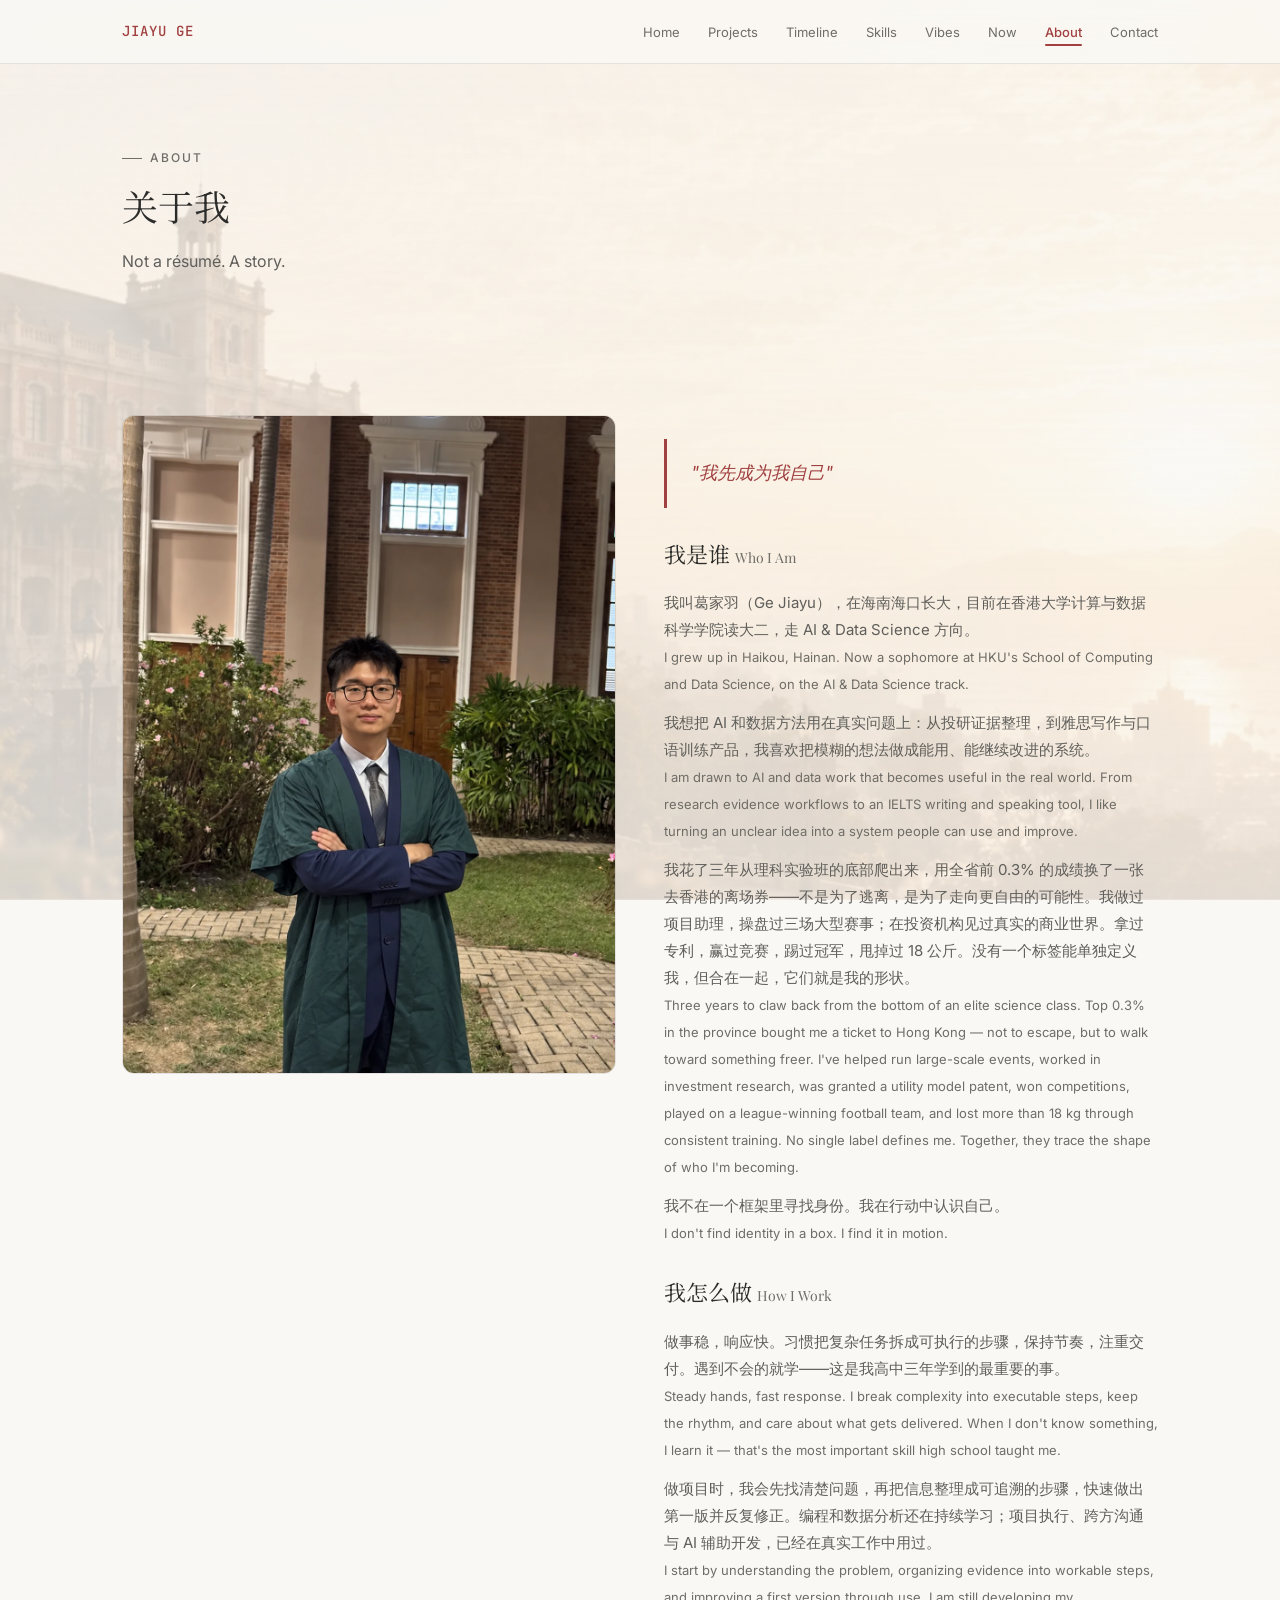
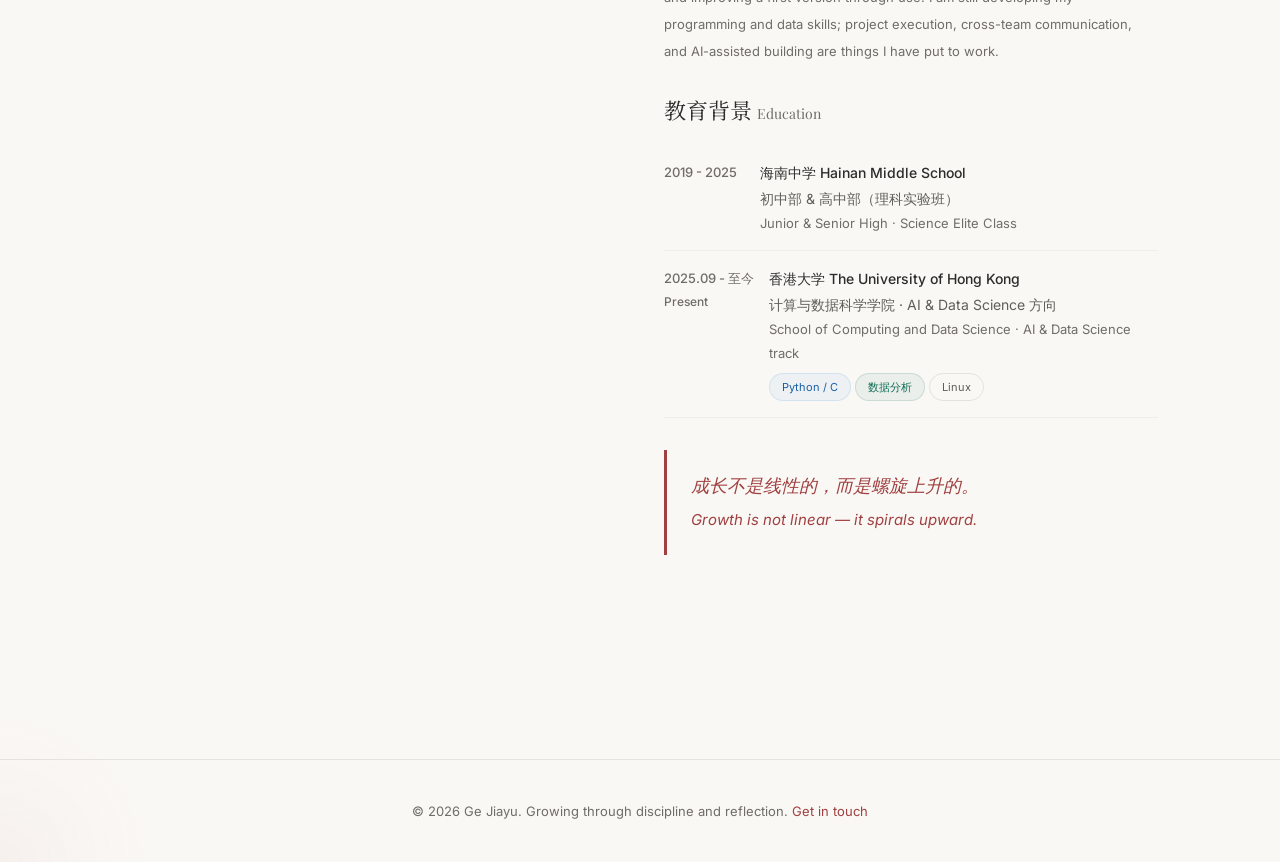
==== commit 33c421d6: "Update About page portrait" ====
--- a/about.html
+++ b/about.html
@@ -59,7 +59,7 @@
 
       <!-- Left: Photo placeholder -->
       <div class="reveal">
-        <img loading="lazy" decoding="async" src="assets/about-photo.webp" alt="葛家羽" width="1200" height="1600" style="width:100%; height:auto; aspect-ratio:3/4; object-fit:cover; border-radius:12px; border:0.5px solid var(--border); display:block;">
+        <img loading="lazy" decoding="async" src="assets/about-photo-arms-crossed.webp" alt="葛家羽" width="1086" height="1448" style="width:100%; height:auto; aspect-ratio:3/4; object-fit:cover; border-radius:12px; border:0.5px solid var(--border); display:block;">
       </div>
 
       <!-- Right: Text -->
--- a/css/style.css
+++ b/css/style.css
@@ -819,7 +819,7 @@
 /* ========== SKILLS PAGE ========== */
 .skills-grid {
   display: grid;
-  grid-template-columns: repeat(3, 1fr);
+  grid-template-columns: repeat(2, minmax(0, 1fr));
   gap: var(--gap);
   margin-top: 40px;
 }
@@ -847,9 +847,20 @@
   gap: 10px;
 }
 
+.skill-cat-label {
+  min-width: 0;
+}
+
+.skill-cat-label > span {
+  display: block;
+  margin-top: 3px;
+  line-height: 1.5;
+}
+
 .skill-cat-icon {
   width: 32px;
   height: 32px;
+  flex-shrink: 0;
   border-radius: 8px;
   display: flex;
   align-items: center;
